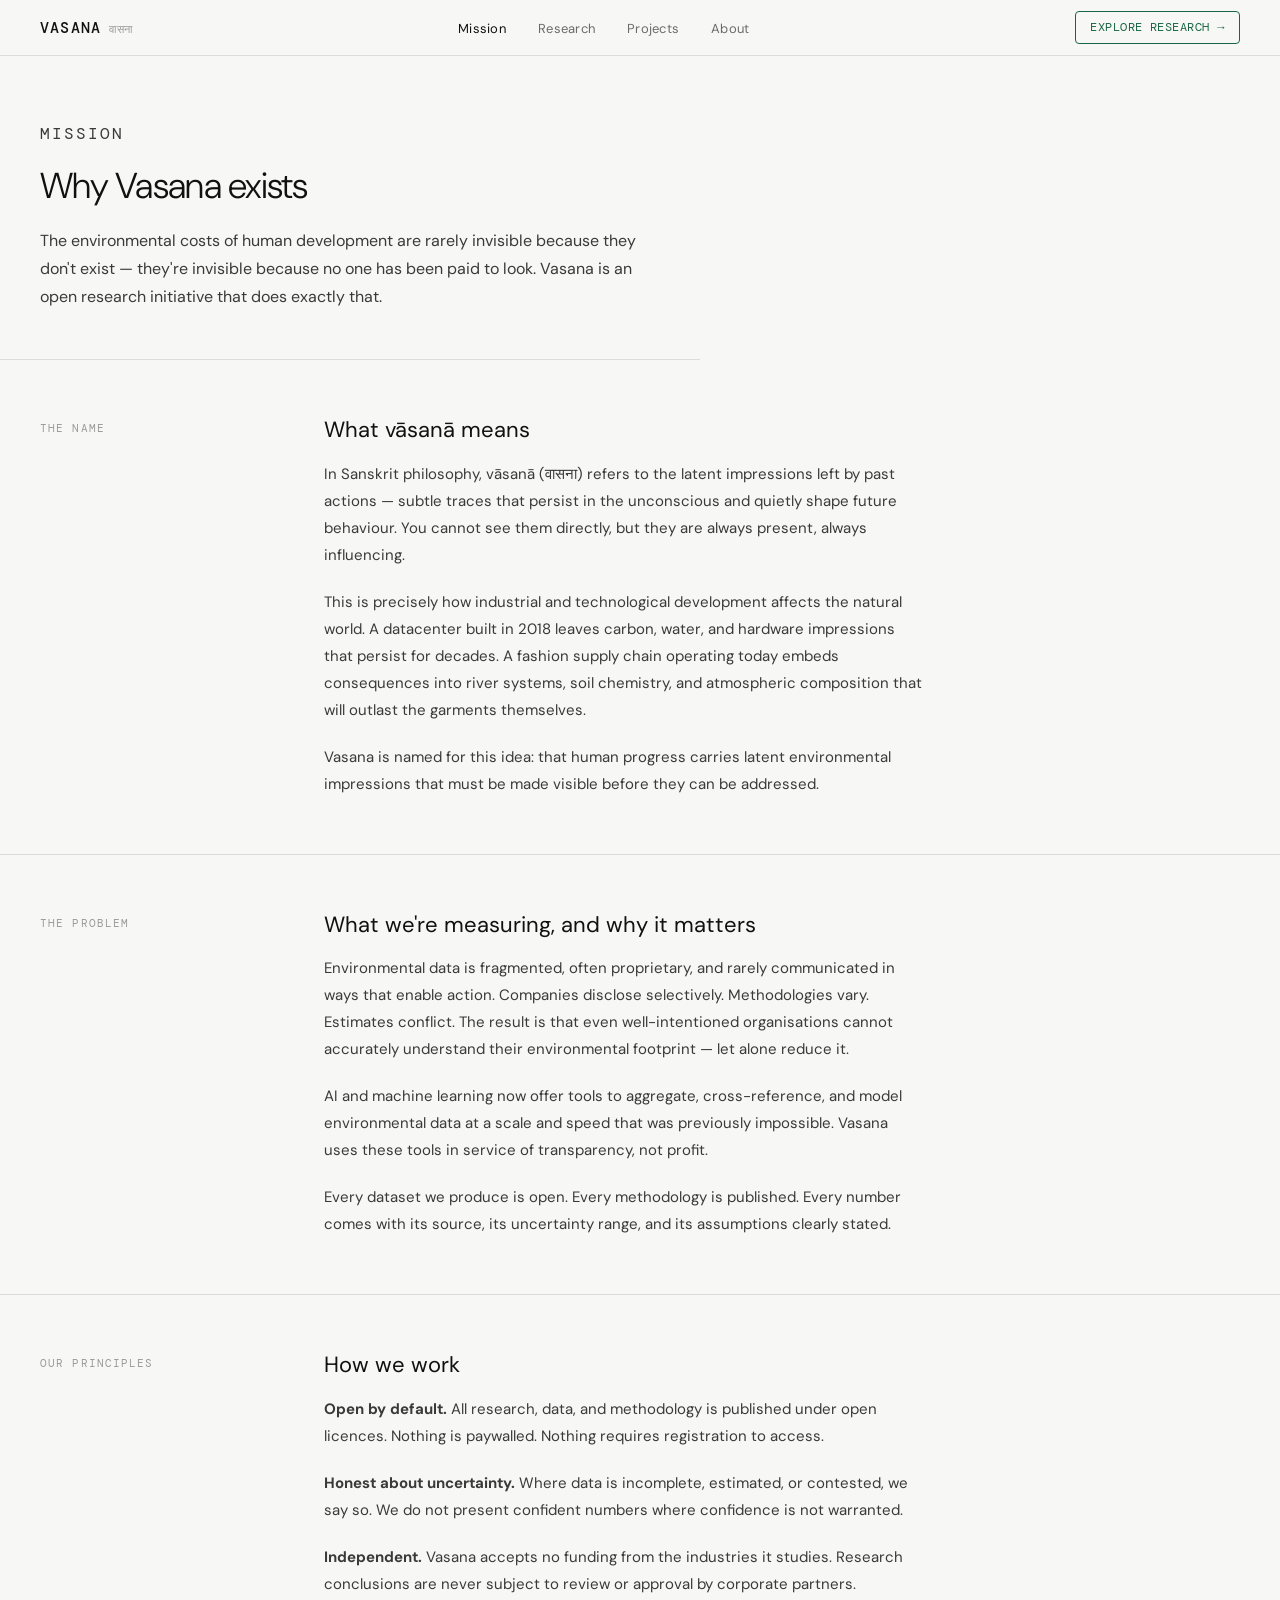
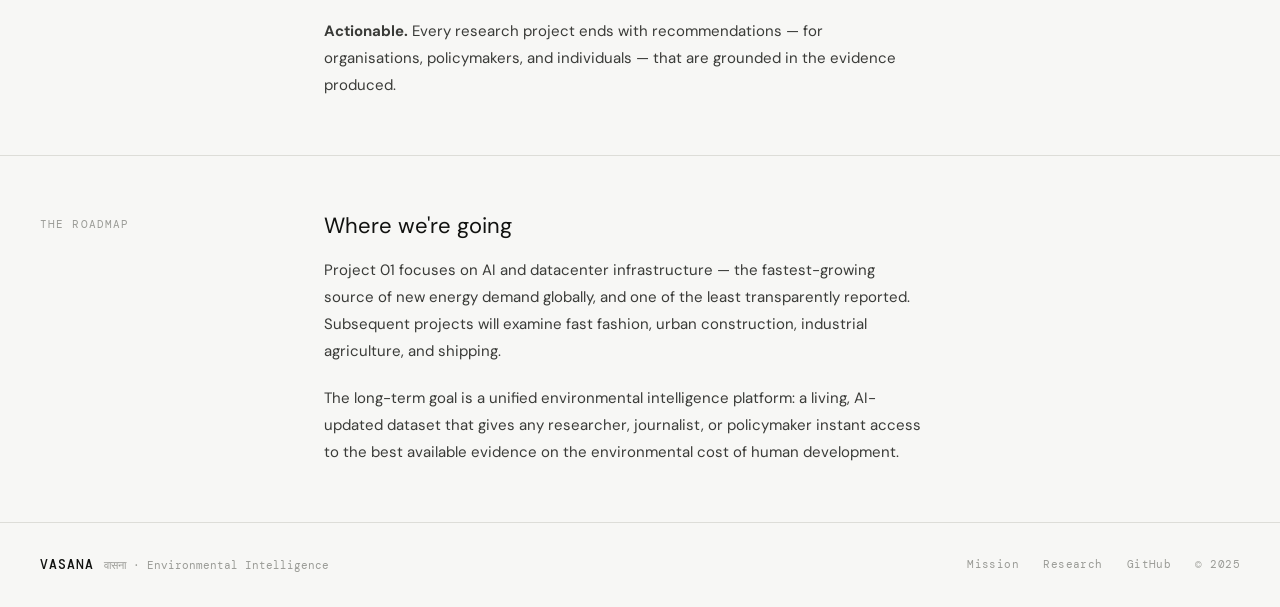
==== mission.html @ 2dd99d8b "init" ====
<!DOCTYPE html>
<html lang="en">
<head>
  <meta charset="UTF-8">
  <meta name="viewport" content="width=device-width, initial-scale=1.0">
  <meta name="description" content="Vasana's mission — measuring the latent impressions of human action on the natural world.">
  <title>Mission · Vasana</title>
  <link rel="stylesheet" href="css/style.css">
</head>
<body>

<nav>
  <a href="index.html" class="nav-logo">
    <span class="nav-wordmark">VASANA</span>
    <span class="nav-tag">वासना</span>
  </a>
  <ul class="nav-links">
    <li><a href="mission.html">Mission</a></li>
    <li><a href="research.html">Research</a></li>
    <li><a href="index.html#projects">Projects</a></li>
    <li><a href="index.html#about">About</a></li>
  </ul>
  <a href="research.html" class="nav-cta">EXPLORE RESEARCH →</a>
  <button class="nav-hamburger" aria-label="Open menu">
    <span></span><span></span><span></span>
  </button>
</nav>

<div class="page-hero">
  <p class="hero-eyebrow">Mission</p>
  <h1>Why Vasana exists</h1>
  <p>The environmental costs of human development are rarely invisible because they don't exist — they're invisible because no one has been paid to look. Vasana is an open research initiative that does exactly that.</p>
</div>

<div class="prose-section">
  <span class="section-label prose-label">The name</span>
  <div class="prose-body">
    <h2>What vāsanā means</h2>
    <p>In Sanskrit philosophy, vāsanā (वासना) refers to the latent impressions left by past actions — subtle traces that persist in the unconscious and quietly shape future behaviour. You cannot see them directly, but they are always present, always influencing.</p>
    <p>This is precisely how industrial and technological development affects the natural world. A datacenter built in 2018 leaves carbon, water, and hardware impressions that persist for decades. A fashion supply chain operating today embeds consequences into river systems, soil chemistry, and atmospheric composition that will outlast the garments themselves.</p>
    <p>Vasana is named for this idea: that human progress carries latent environmental impressions that must be made visible before they can be addressed.</p>
  </div>
</div>

<div class="prose-section">
  <span class="section-label prose-label">The problem</span>
  <div class="prose-body">
    <h2>What we're measuring, and why it matters</h2>
    <p>Environmental data is fragmented, often proprietary, and rarely communicated in ways that enable action. Companies disclose selectively. Methodologies vary. Estimates conflict. The result is that even well-intentioned organisations cannot accurately understand their environmental footprint — let alone reduce it.</p>
    <p>AI and machine learning now offer tools to aggregate, cross-reference, and model environmental data at a scale and speed that was previously impossible. Vasana uses these tools in service of transparency, not profit.</p>
    <p>Every dataset we produce is open. Every methodology is published. Every number comes with its source, its uncertainty range, and its assumptions clearly stated.</p>
  </div>
</div>

<div class="prose-section">
  <span class="section-label prose-label">Our principles</span>
  <div class="prose-body">
    <h2>How we work</h2>
    <p><strong>Open by default.</strong> All research, data, and methodology is published under open licences. Nothing is paywalled. Nothing requires registration to access.</p>
    <p><strong>Honest about uncertainty.</strong> Where data is incomplete, estimated, or contested, we say so. We do not present confident numbers where confidence is not warranted.</p>
    <p><strong>Independent.</strong> Vasana accepts no funding from the industries it studies. Research conclusions are never subject to review or approval by corporate partners.</p>
    <p><strong>Actionable.</strong> Every research project ends with recommendations — for organisations, policymakers, and individuals — that are grounded in the evidence produced.</p>
  </div>
</div>

<div class="prose-section">
  <span class="section-label prose-label">The roadmap</span>
  <div class="prose-body">
    <h2>Where we're going</h2>
    <p>Project 01 focuses on AI and datacenter infrastructure — the fastest-growing source of new energy demand globally, and one of the least transparently reported. Subsequent projects will examine fast fashion, urban construction, industrial agriculture, and shipping.</p>
    <p>The long-term goal is a unified environmental intelligence platform: a living, AI-updated dataset that gives any researcher, journalist, or policymaker instant access to the best available evidence on the environmental cost of human development.</p>
  </div>
</div>

<footer>
  <div class="footer-left">
    <span class="footer-wordmark">VASANA</span>
    <span class="footer-sub">वासना · Environmental Intelligence</span>
  </div>
  <div class="footer-right">
    <a href="mission.html">Mission</a>
    <a href="research.html">Research</a>
    <a href="https://github.com/" target="_blank">GitHub</a>
    <span>© 2025</span>
  </div>
</footer>

<script src="js/main.js"></script>
</body>
</html>
---- css/style.css ----
@import url('https://fonts.googleapis.com/css2?family=DM+Mono:ital,wght@0,300;0,400;0,500;1,300&family=DM+Sans:ital,opsz,wght@0,9..40,300;0,9..40,400;0,9..40,500;1,9..40,300&display=swap');

*, *::before, *::after { box-sizing: border-box; margin: 0; padding: 0; }

:root {
  --ink: #111210;
  --ink-2: #3a3b38;
  --ink-3: #6b6c68;
  --ink-4: #9a9b96;
  --paper: #f7f7f5;
  --paper-2: #efefec;
  --rule: #ddddd8;
  --green: #1a6644;
  --green-light: #e8f3ed;
  --green-mid: #2d8a5e;
  --mono: 'DM Mono', monospace;
  --sans: 'DM Sans', sans-serif;
}

body {
  font-family: var(--sans);
  background: var(--paper);
  color: var(--ink);
  font-size: 15px;
  line-height: 1.6;
  -webkit-font-smoothing: antialiased;
}

/* NAV */
nav {
  display: flex;
  align-items: center;
  justify-content: space-between;
  padding: 0 2.5rem;
  height: 56px;
  border-bottom: 1px solid var(--rule);
  background: var(--paper);
  position: sticky;
  top: 0;
  z-index: 10;
}

.nav-logo {
  display: flex;
  align-items: baseline;
  gap: 8px;
  text-decoration: none;
}

.nav-wordmark {
  font-family: var(--mono);
  font-size: 15px;
  font-weight: 500;
  letter-spacing: 0.08em;
  color: var(--ink);
}

.nav-tag {
  font-family: var(--mono);
  font-size: 11px;
  color: var(--ink-4);
  letter-spacing: 0.04em;
}

.nav-links {
  display: flex;
  gap: 2rem;
  list-style: none;
}

.nav-links a {
  font-size: 13px;
  color: var(--ink-3);
  text-decoration: none;
  letter-spacing: 0.02em;
  transition: color 0.15s;
}

.nav-links a:hover,
.nav-links a.active { color: var(--ink); }

.nav-cta {
  font-family: var(--mono);
  font-size: 12px;
  color: var(--green);
  border: 1px solid var(--green);
  padding: 6px 14px;
  border-radius: 4px;
  text-decoration: none;
  letter-spacing: 0.04em;
  transition: background 0.15s, color 0.15s;
}

.nav-cta:hover {
  background: var(--green);
  color: #fff;
}

/* HAMBURGER */
.nav-hamburger {
  display: none;
  flex-direction: column;
  gap: 5px;
  cursor: pointer;
  background: none;
  border: none;
  padding: 4px;
}

.nav-hamburger span {
  display: block;
  width: 22px;
  height: 1.5px;
  background: var(--ink);
}

/* HERO */
.hero {
  display: grid;
  grid-template-columns: 1fr 1fr;
  min-height: 480px;
  border-bottom: 1px solid var(--rule);
}

.hero-left {
  padding: 4rem 2.5rem;
  border-right: 1px solid var(--rule);
  display: flex;
  flex-direction: column;
  justify-content: center;
}

.hero-eyebrow {
  font-family: var(--mono);
  font-size: 11px;
  letter-spacing: 0.12em;
  color: var(--green);
  text-transform: uppercase;
  margin-bottom: 1.25rem;
}

.hero-title {
  font-size: 40px;
  font-weight: 300;
  line-height: 1.15;
  letter-spacing: -0.02em;
  color: var(--ink);
  margin-bottom: 1.5rem;
}

.hero-title em {
  font-style: italic;
  font-weight: 300;
  color: var(--green-mid);
}

.hero-body {
  font-size: 15px;
  color: var(--ink-2);
  line-height: 1.75;
  max-width: 420px;
  margin-bottom: 2.5rem;
}

.hero-actions {
  display: flex;
  gap: 12px;
  align-items: center;
  flex-wrap: wrap;
}

.btn-primary {
  background: var(--green);
  color: #fff;
  font-family: var(--mono);
  font-size: 12px;
  letter-spacing: 0.06em;
  padding: 10px 20px;
  border: none;
  border-radius: 4px;
  cursor: pointer;
  text-decoration: none;
  transition: opacity 0.15s;
}

.btn-primary:hover { opacity: 0.85; }

.btn-ghost {
  color: var(--ink-3);
  font-family: var(--mono);
  font-size: 12px;
  letter-spacing: 0.06em;
  text-decoration: none;
  transition: color 0.15s;
}

.btn-ghost:hover { color: var(--ink); }

/* STAT GRID */
.hero-right {
  display: grid;
  grid-template-columns: 1fr 1fr;
  grid-template-rows: 1fr 1fr;
}

.stat-cell {
  padding: 2rem;
  border-right: 1px solid var(--rule);
  border-bottom: 1px solid var(--rule);
  display: flex;
  flex-direction: column;
  justify-content: flex-end;
}

.stat-cell:nth-child(2),
.stat-cell:nth-child(4) { border-right: none; }
.stat-cell:nth-child(3),
.stat-cell:nth-child(4) { border-bottom: none; }

.stat-value {
  font-family: var(--mono);
  font-size: 30px;
  font-weight: 500;
  color: var(--ink);
  line-height: 1;
  margin-bottom: 6px;
}

.stat-value span {
  font-size: 15px;
  font-weight: 300;
  color: var(--ink-3);
}

.stat-label {
  font-size: 12px;
  color: var(--ink-4);
  line-height: 1.4;
}

.stat-dot {
  width: 6px;
  height: 6px;
  border-radius: 50%;
  background: var(--green);
  margin-bottom: 1rem;
}

/* MISSION BAND */
.mission-band {
  padding: 3.5rem 2.5rem;
  border-bottom: 1px solid var(--rule);
  display: grid;
  grid-template-columns: 220px 1fr;
  gap: 4rem;
  align-items: start;
}

.section-label {
  font-family: var(--mono);
  font-size: 11px;
  letter-spacing: 0.1em;
  color: var(--ink-4);
  text-transform: uppercase;
}

.mission-text {
  font-size: 20px;
  font-weight: 300;
  line-height: 1.65;
  color: var(--ink-2);
  max-width: 640px;
}

.mission-text strong {
  font-weight: 500;
  color: var(--ink);
}

/* FOCUS AREAS */
.focus-section { border-bottom: 1px solid var(--rule); }

.focus-header {
  padding: 2rem 2.5rem 1.5rem;
  border-bottom: 1px solid var(--rule);
}

.focus-grid {
  display: grid;
  grid-template-columns: repeat(4, 1fr);
}

.focus-card {
  padding: 2rem;
  border-right: 1px solid var(--rule);
  transition: background 0.15s;
  text-decoration: none;
  display: block;
  color: inherit;
}

.focus-card:last-child { border-right: none; }
.focus-card:hover { background: var(--paper-2); }

.focus-icon {
  font-family: var(--mono);
  font-size: 11px;
  color: var(--green);
  letter-spacing: 0.08em;
  margin-bottom: 1.25rem;
  display: block;
}

.focus-title {
  font-size: 14px;
  font-weight: 500;
  color: var(--ink);
  margin-bottom: 0.5rem;
}

.focus-body {
  font-size: 13px;
  color: var(--ink-3);
  line-height: 1.6;
}

/* APPROACH */
.approach-section {
  display: grid;
  grid-template-columns: 1fr 1fr;
  border-bottom: 1px solid var(--rule);
}

.approach-left {
  padding: 3.5rem 2.5rem;
  border-right: 1px solid var(--rule);
}

.approach-title {
  font-size: 24px;
  font-weight: 300;
  line-height: 1.3;
  margin-bottom: 1rem;
  color: var(--ink);
}

.approach-body {
  font-size: 14px;
  color: var(--ink-3);
  line-height: 1.75;
  margin-bottom: 2rem;
}

.approach-steps {
  display: flex;
  flex-direction: column;
  gap: 16px;
}

.step {
  display: flex;
  gap: 16px;
  align-items: flex-start;
}

.step-num {
  font-family: var(--mono);
  font-size: 11px;
  color: var(--green);
  letter-spacing: 0.08em;
  padding-top: 2px;
  min-width: 28px;
}

.step-text {
  font-size: 13px;
  color: var(--ink-2);
  line-height: 1.6;
}

.approach-right {
  padding: 3.5rem 2.5rem;
  background: var(--green-light);
}

.quote-block {
  border-left: 2px solid var(--green-mid);
  padding-left: 1.5rem;
  margin-bottom: 2.5rem;
}

.quote-text {
  font-size: 16px;
  font-weight: 300;
  font-style: italic;
  line-height: 1.7;
  color: var(--ink-2);
  margin-bottom: 0.75rem;
}

.quote-source {
  font-family: var(--mono);
  font-size: 11px;
  color: var(--ink-4);
  letter-spacing: 0.06em;
}

.scope-list {
  display: flex;
  flex-direction: column;
  gap: 10px;
  margin-top: 1rem;
}

.scope-item {
  display: flex;
  align-items: center;
  gap: 10px;
  font-size: 13px;
  color: var(--ink-2);
}

.scope-dot {
  width: 5px;
  height: 5px;
  border-radius: 50%;
  background: var(--green-mid);
  flex-shrink: 0;
}

/* PROJECTS SECTION */
.projects-section { border-bottom: 1px solid var(--rule); }

.projects-header {
  padding: 2rem 2.5rem 1.5rem;
  border-bottom: 1px solid var(--rule);
}

.projects-grid {
  display: grid;
  grid-template-columns: repeat(3, 1fr);
}

.project-card {
  padding: 2rem;
  border-right: 1px solid var(--rule);
  transition: background 0.15s;
}

.project-card:last-child { border-right: none; }
.project-card:hover { background: var(--paper-2); }

.project-status {
  font-family: var(--mono);
  font-size: 10px;
  letter-spacing: 0.1em;
  text-transform: uppercase;
  padding: 3px 8px;
  border-radius: 3px;
  display: inline-block;
  margin-bottom: 1rem;
}

.status-active {
  background: var(--green-light);
  color: var(--green);
}

.status-upcoming {
  background: var(--paper-2);
  color: var(--ink-4);
}

.project-num {
  font-family: var(--mono);
  font-size: 11px;
  color: var(--ink-4);
  margin-bottom: 0.75rem;
}

.project-title {
  font-size: 16px;
  font-weight: 500;
  color: var(--ink);
  margin-bottom: 0.5rem;
}

.project-body {
  font-size: 13px;
  color: var(--ink-3);
  line-height: 1.6;
}

/* FOOTER */
footer {
  padding: 2rem 2.5rem;
  display: flex;
  align-items: center;
  justify-content: space-between;
  flex-wrap: wrap;
  gap: 1rem;
}

.footer-left {
  display: flex;
  align-items: baseline;
  gap: 10px;
}

.footer-wordmark {
  font-family: var(--mono);
  font-size: 13px;
  font-weight: 500;
  letter-spacing: 0.08em;
  color: var(--ink);
}

.footer-sub {
  font-family: var(--mono);
  font-size: 11px;
  color: var(--ink-4);
}

.footer-right {
  font-family: var(--mono);
  font-size: 11px;
  color: var(--ink-4);
  letter-spacing: 0.04em;
  display: flex;
  gap: 1.5rem;
}

.footer-right a {
  color: var(--ink-4);
  text-decoration: none;
}

.footer-right a:hover { color: var(--ink); }

/* PAGE HERO (inner pages) */
.page-hero {
  padding: 4rem 2.5rem 3rem;
  border-bottom: 1px solid var(--rule);
  max-width: 700px;
}

.page-hero .hero-eyebrow { margin-bottom: 1rem; }

.page-hero h1 {
  font-size: 36px;
  font-weight: 300;
  line-height: 1.2;
  letter-spacing: -0.02em;
  margin-bottom: 1.25rem;
}

.page-hero p {
  font-size: 16px;
  color: var(--ink-2);
  line-height: 1.75;
}

/* PROSE CONTENT */
.prose-section {
  display: grid;
  grid-template-columns: 220px 1fr;
  gap: 4rem;
  padding: 3.5rem 2.5rem;
  border-bottom: 1px solid var(--rule);
  align-items: start;
}

.prose-label { padding-top: 4px; }

.prose-body h2 {
  font-size: 22px;
  font-weight: 400;
  color: var(--ink);
  margin-bottom: 1rem;
  line-height: 1.3;
}

.prose-body p {
  font-size: 15px;
  color: var(--ink-2);
  line-height: 1.8;
  margin-bottom: 1.25rem;
  max-width: 600px;
}

.prose-body p:last-child { margin-bottom: 0; }

/* RESPONSIVE */
@media (max-width: 768px) {
  nav { padding: 0 1.25rem; }
  .nav-links, .nav-cta { display: none; }
  .nav-hamburger { display: flex; }
  .nav-links.open {
    display: flex;
    flex-direction: column;
    position: absolute;
    top: 56px;
    left: 0; right: 0;
    background: var(--paper);
    border-bottom: 1px solid var(--rule);
    padding: 1.5rem 1.25rem;
    gap: 1.25rem;
  }

  .hero { grid-template-columns: 1fr; }
  .hero-left { padding: 2.5rem 1.25rem; border-right: none; border-bottom: 1px solid var(--rule); }
  .hero-title { font-size: 28px; }
  .hero-right { grid-template-columns: 1fr 1fr; }
  .stat-cell:nth-child(2) { border-right: none; }
  .stat-cell:nth-child(3) { border-right: 1px solid var(--rule); border-bottom: none; }

  .mission-band { grid-template-columns: 1fr; gap: 1rem; padding: 2.5rem 1.25rem; }
  .mission-text { font-size: 17px; }

  .focus-grid { grid-template-columns: 1fr 1fr; }
  .focus-card { border-bottom: 1px solid var(--rule); }
  .focus-card:nth-child(even) { border-right: none; }

  .approach-section { grid-template-columns: 1fr; }
  .approach-left { border-right: none; border-bottom: 1px solid var(--rule); padding: 2.5rem 1.25rem; }
  .approach-right { padding: 2.5rem 1.25rem; }

  .projects-grid { grid-template-columns: 1fr; }
  .project-card { border-right: none; border-bottom: 1px solid var(--rule); }

  footer { padding: 1.5rem 1.25rem; }
  .footer-right { flex-wrap: wrap; gap: 1rem; }

  .prose-section { grid-template-columns: 1fr; gap: 1.5rem; padding: 2.5rem 1.25rem; }
  .page-hero { padding: 2.5rem 1.25rem; }
}
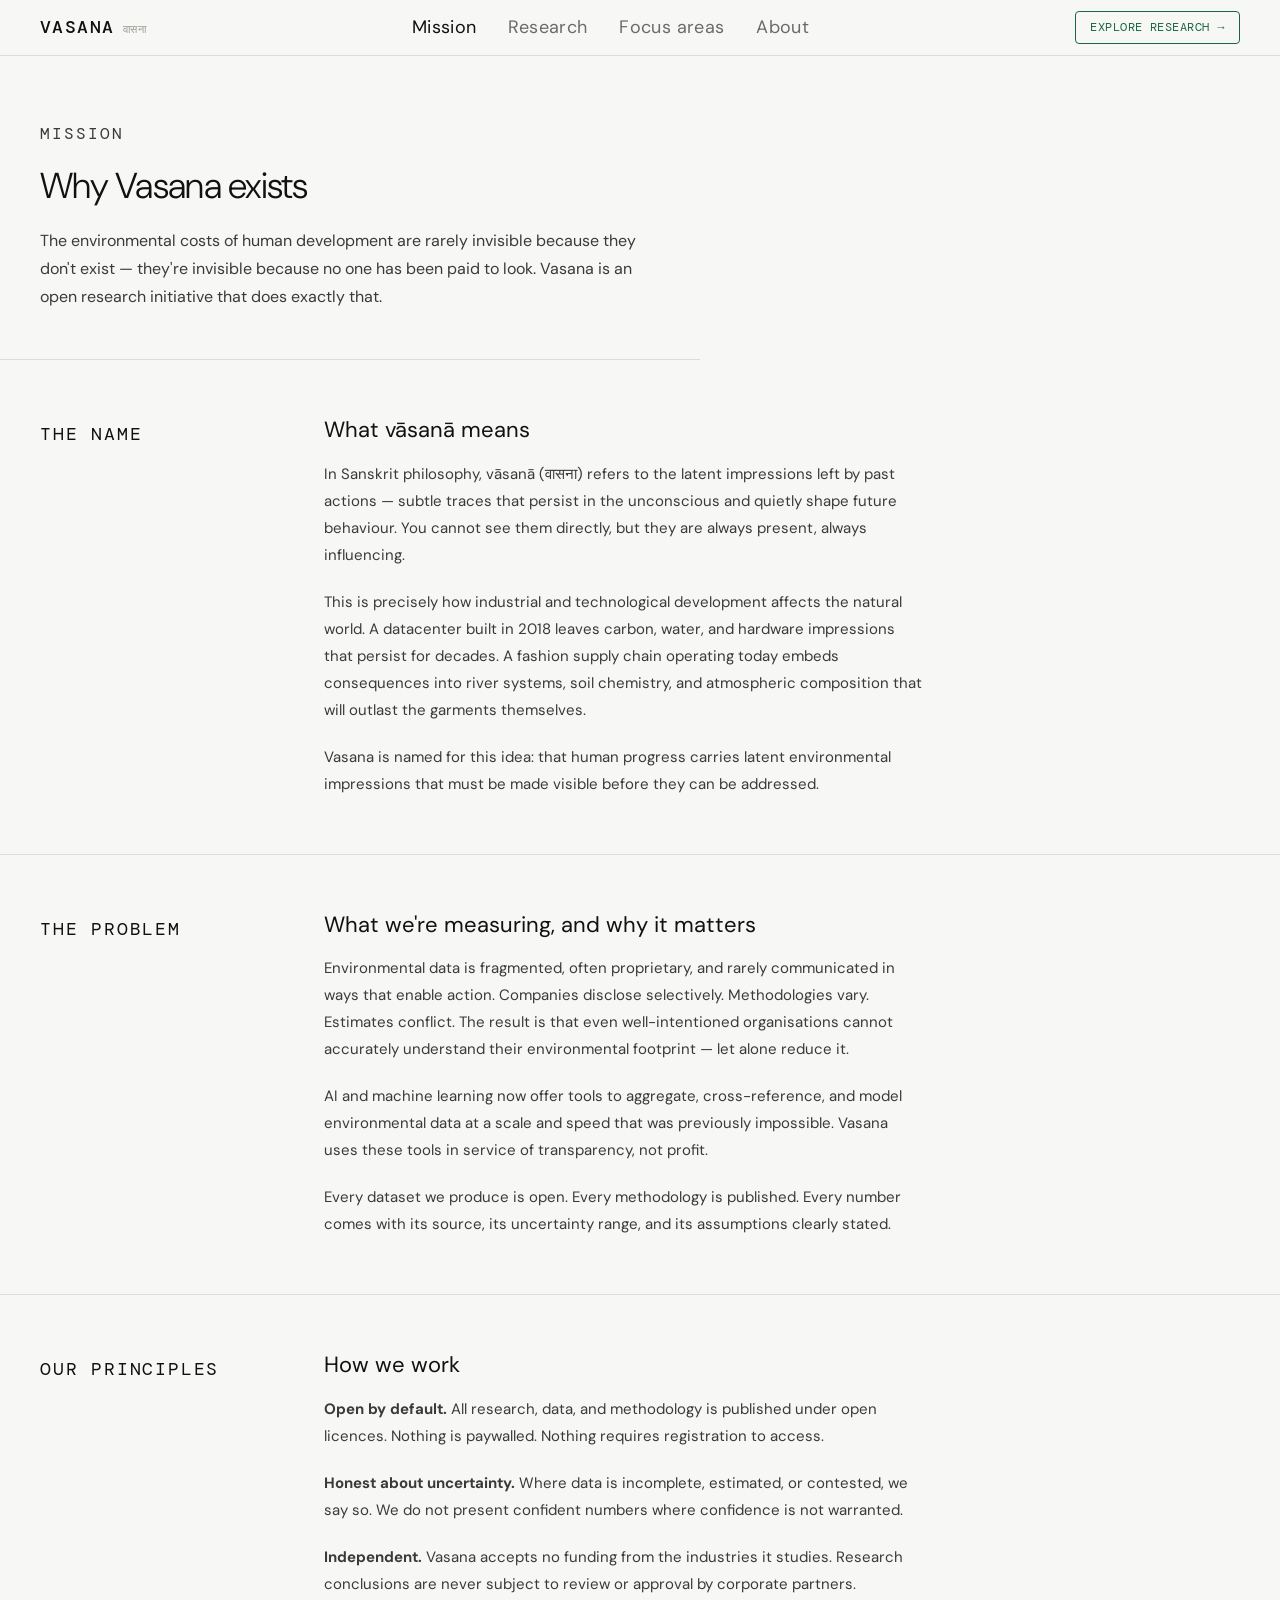
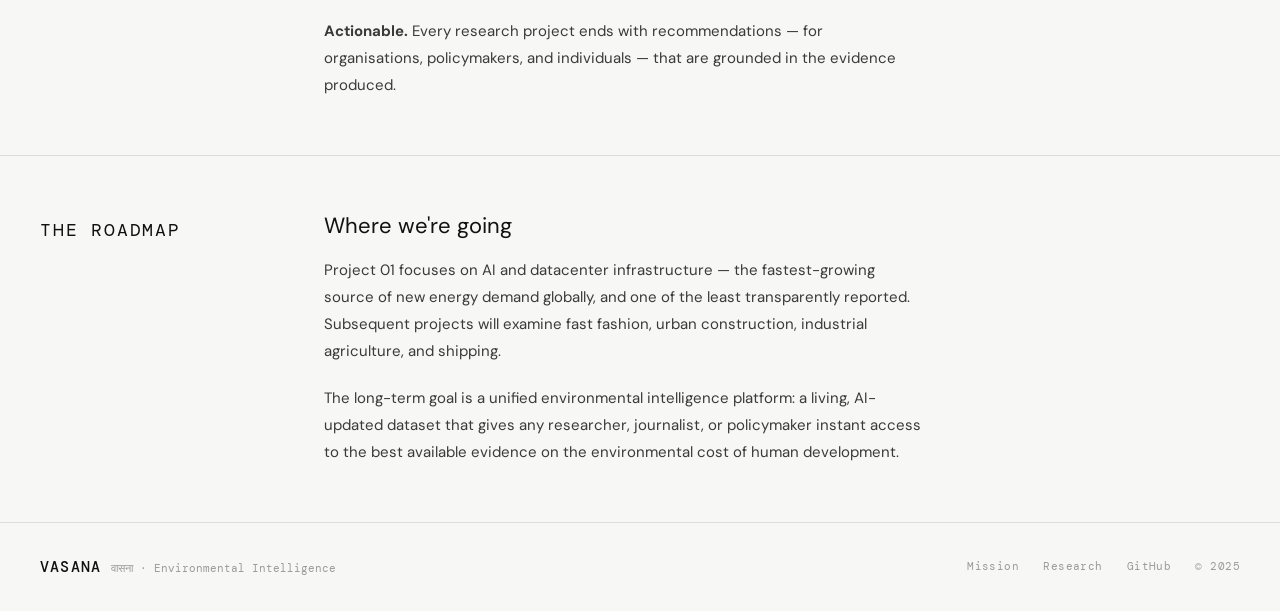
==== commit 1418da06: "init" ====
--- a/mission.html
+++ b/mission.html
@@ -17,7 +17,7 @@
   <ul class="nav-links">
     <li><a href="mission.html">Mission</a></li>
     <li><a href="research.html">Research</a></li>
-    <li><a href="index.html#projects">Projects</a></li>
+    <li><a href="index.html#projects">Focus areas</a></li>
     <li><a href="index.html#about">About</a></li>
   </ul>
   <a href="research.html" class="nav-cta">EXPLORE RESEARCH →</a>
--- a/css/style.css
+++ b/css/style.css
@@ -49,7 +49,7 @@
 
 .nav-wordmark {
   font-family: var(--mono);
-  font-size: 15px;
+  font-size: 18px;
   font-weight: 500;
   letter-spacing: 0.08em;
   color: var(--ink);
@@ -69,7 +69,7 @@
 }
 
 .nav-links a {
-  font-size: 13px;
+  font-size: 18px;
   color: var(--ink-3);
   text-decoration: none;
   letter-spacing: 0.02em;
@@ -132,7 +132,7 @@
 
 .hero-eyebrow {
   font-family: var(--mono);
-  font-size: 11px;
+  font-size: 15px;
   letter-spacing: 0.12em;
   color: var(--green);
   text-transform: uppercase;
@@ -140,7 +140,7 @@
 }
 
 .hero-title {
-  font-size: 40px;
+  font-size: 50px;
   font-weight: 300;
   line-height: 1.15;
   letter-spacing: -0.02em;
@@ -155,7 +155,7 @@
 }
 
 .hero-body {
-  font-size: 15px;
+  font-size: 18px;
   color: var(--ink-2);
   line-height: 1.75;
   max-width: 420px;
@@ -164,7 +164,7 @@
 
 .hero-actions {
   display: flex;
-  gap: 12px;
+  gap: 18px;
   align-items: center;
   flex-wrap: wrap;
 }
@@ -173,7 +173,7 @@
   background: var(--green);
   color: #fff;
   font-family: var(--mono);
-  font-size: 12px;
+  font-size: 15px;
   letter-spacing: 0.06em;
   padding: 10px 20px;
   border: none;
@@ -188,7 +188,7 @@
 .btn-ghost {
   color: var(--ink-3);
   font-family: var(--mono);
-  font-size: 12px;
+  font-size: 15px;
   letter-spacing: 0.06em;
   text-decoration: none;
   transition: color 0.15s;
@@ -227,13 +227,13 @@
 }
 
 .stat-value span {
-  font-size: 15px;
+  font-size: 18px;
   font-weight: 300;
   color: var(--ink-3);
 }
 
 .stat-label {
-  font-size: 12px;
+  font-size: 18px;
   color: var(--ink-4);
   line-height: 1.4;
 }
@@ -258,9 +258,9 @@
 
 .section-label {
   font-family: var(--mono);
-  font-size: 11px;
+  font-size: 18px;
   letter-spacing: 0.1em;
-  color: var(--ink-4);
+  color: var(--ink);
   text-transform: uppercase;
 }
 
@@ -312,14 +312,14 @@
 }
 
 .focus-title {
-  font-size: 14px;
+  font-size: 18px;
   font-weight: 500;
   color: var(--ink);
   margin-bottom: 0.5rem;
 }
 
 .focus-body {
-  font-size: 13px;
+  font-size: 18px;
   color: var(--ink-3);
   line-height: 1.6;
 }
@@ -345,7 +345,7 @@
 }
 
 .approach-body {
-  font-size: 14px;
+  font-size: 18px;
   color: var(--ink-3);
   line-height: 1.75;
   margin-bottom: 2rem;
@@ -365,7 +365,7 @@
 
 .step-num {
   font-family: var(--mono);
-  font-size: 11px;
+  font-size: 15px;
   color: var(--green);
   letter-spacing: 0.08em;
   padding-top: 2px;
@@ -400,7 +400,7 @@
 
 .quote-source {
   font-family: var(--mono);
-  font-size: 11px;
+  font-size: 15px;
   color: var(--ink-4);
   letter-spacing: 0.06em;
 }
@@ -473,7 +473,7 @@
 
 .project-num {
   font-family: var(--mono);
-  font-size: 11px;
+  font-size: 15px;
   color: var(--ink-4);
   margin-bottom: 0.75rem;
 }
@@ -509,7 +509,7 @@
 
 .footer-wordmark {
   font-family: var(--mono);
-  font-size: 13px;
+  font-size: 15px;
   font-weight: 500;
   letter-spacing: 0.08em;
   color: var(--ink);
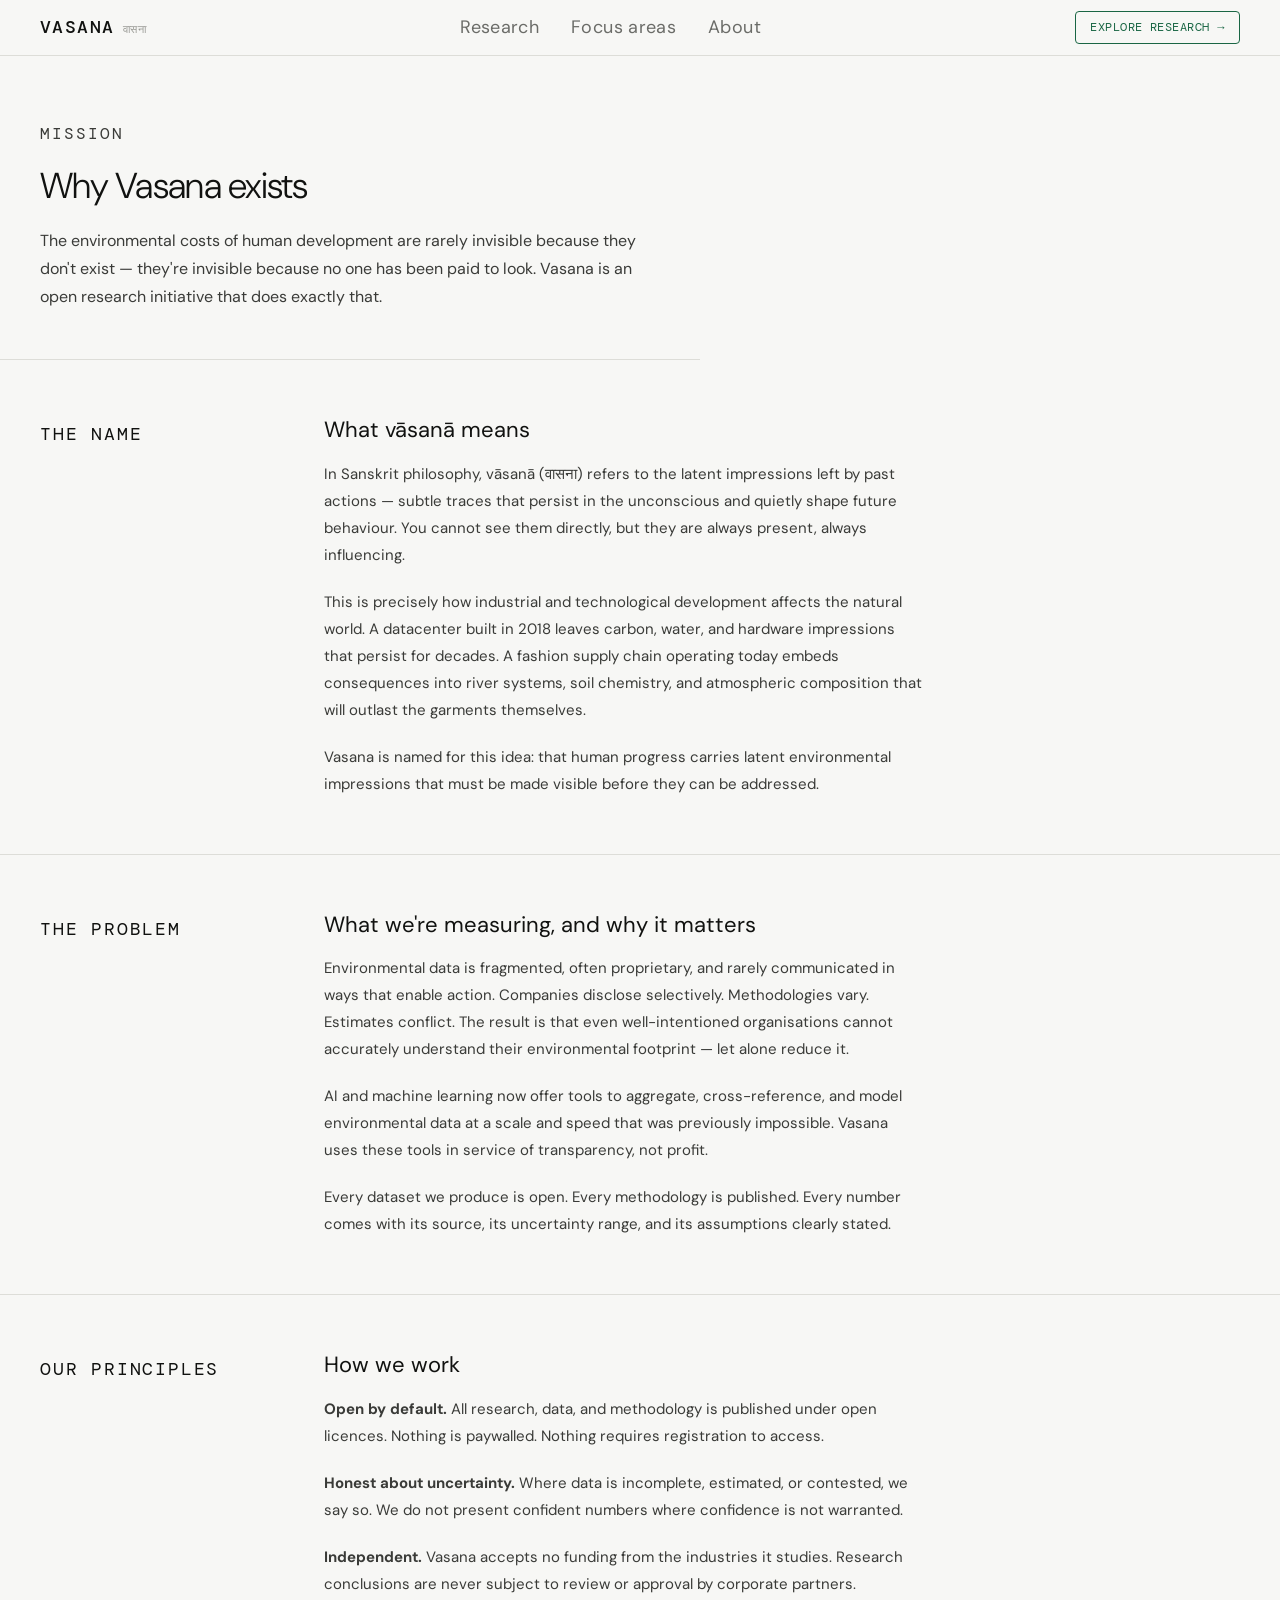
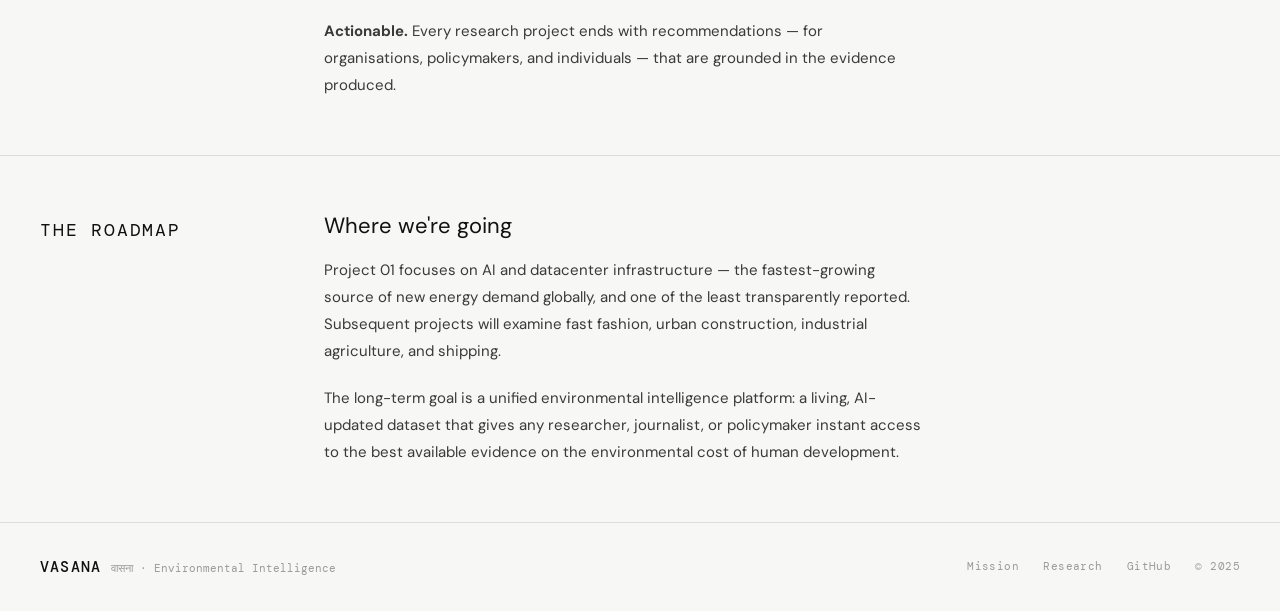
==== commit 5a67e649: "init" ====
--- a/mission.html
+++ b/mission.html
@@ -15,7 +15,7 @@
     <span class="nav-tag">वासना</span>
   </a>
   <ul class="nav-links">
-    <li><a href="mission.html">Mission</a></li>
+    
     <li><a href="research.html">Research</a></li>
     <li><a href="index.html#projects">Focus areas</a></li>
     <li><a href="index.html#about">About</a></li>
